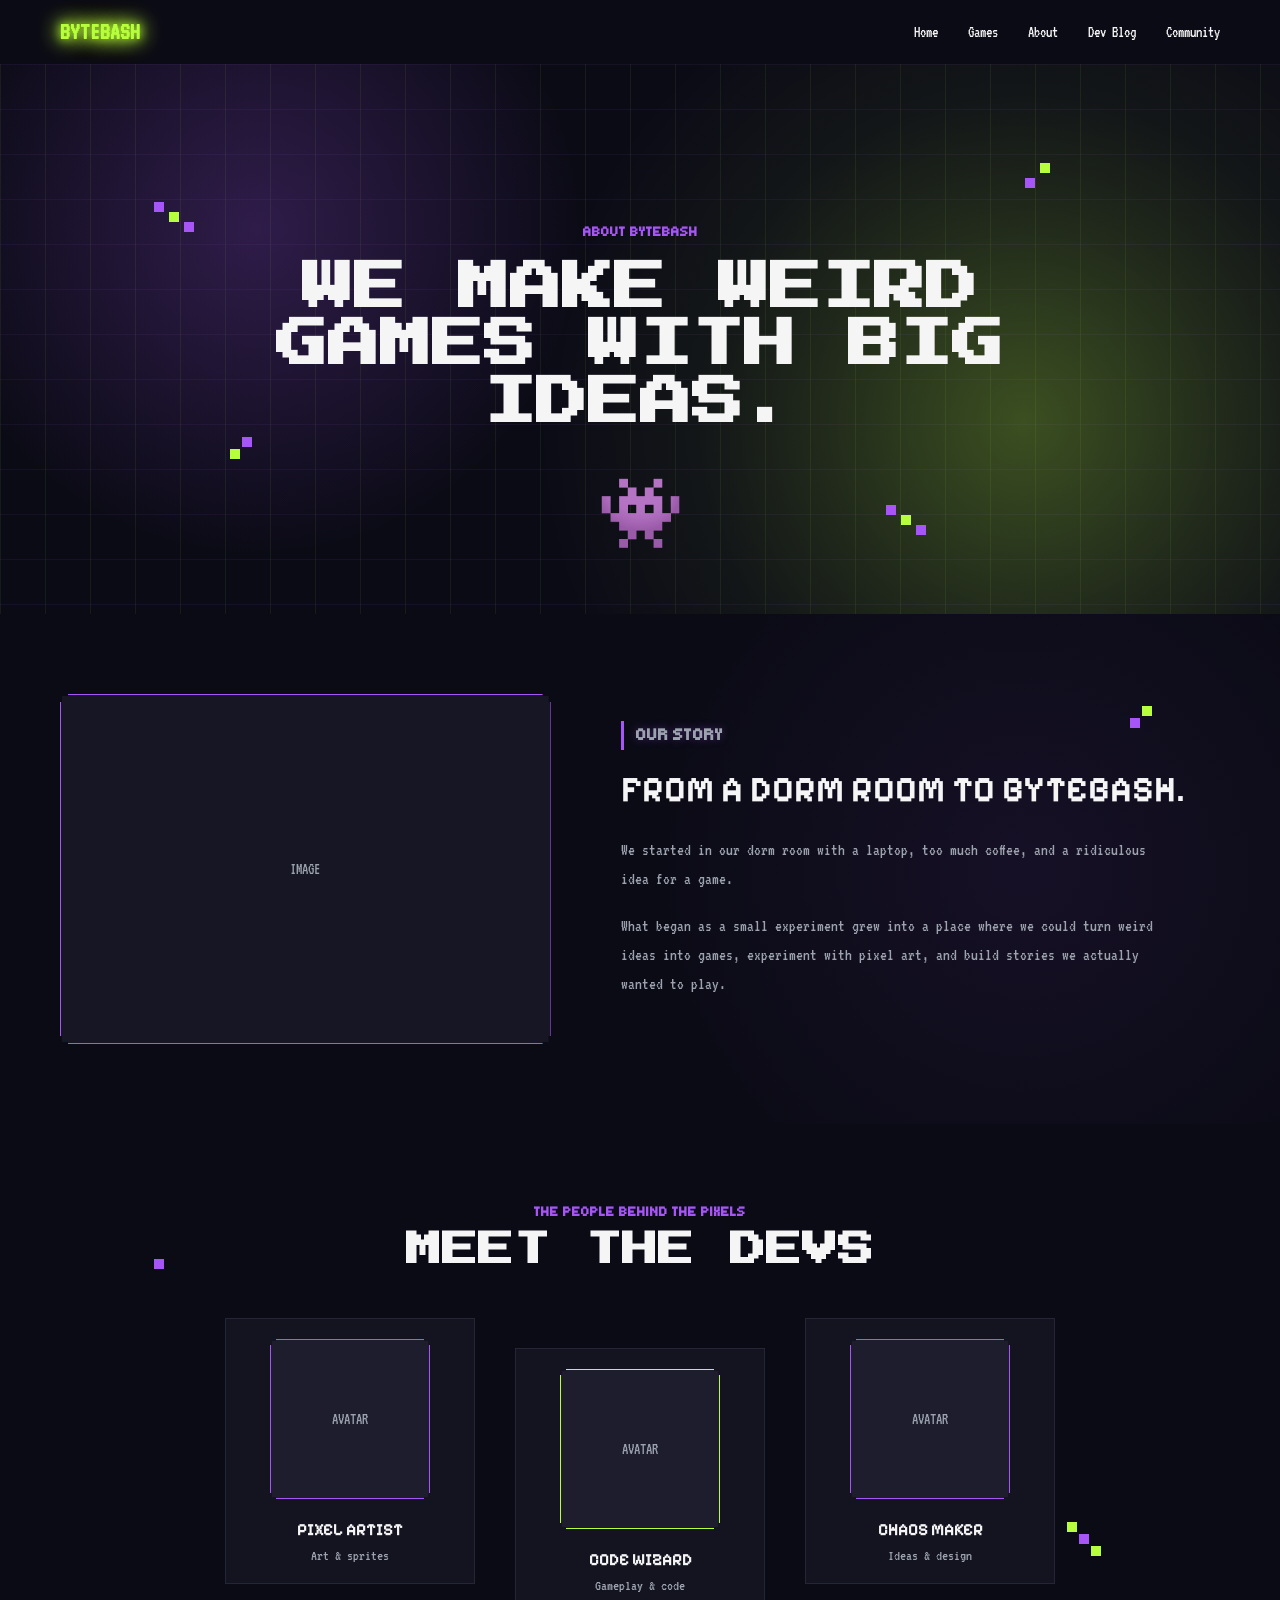
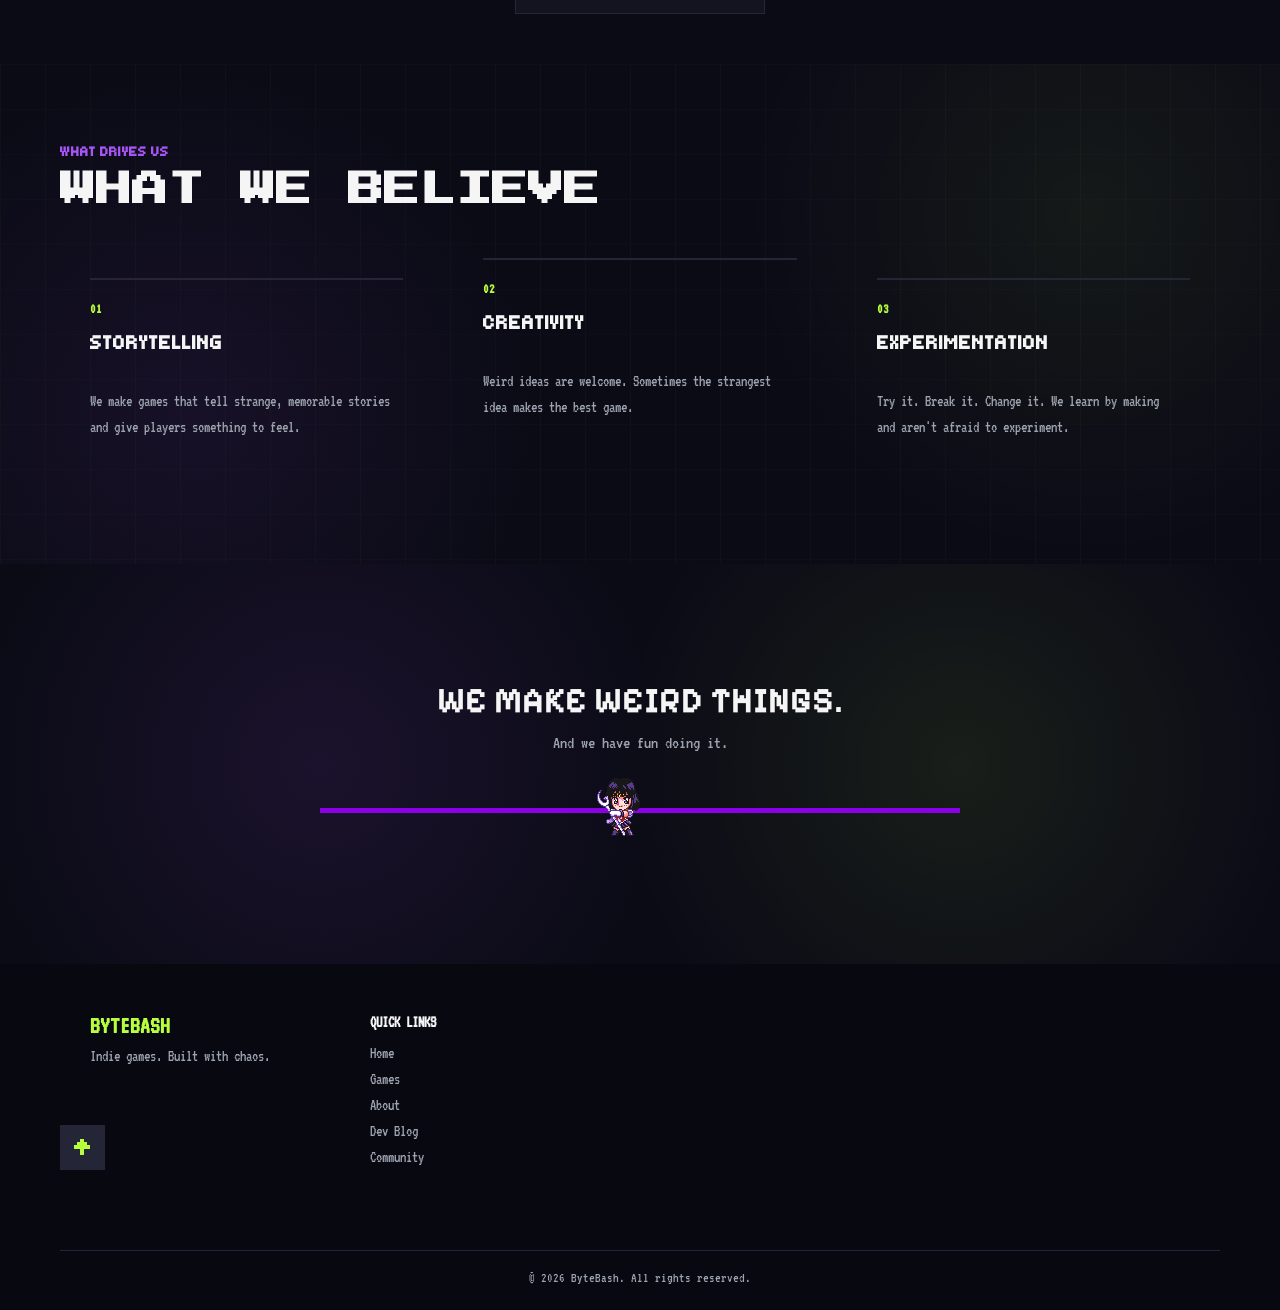
==== pages/about.html @ c00eef3a "Create ByteBash project" ====
<!DOCTYPE html>
<html lang="en">

<head>
    <meta charset="UTF-8">
    <meta name="viewport" content="width=device-width, initial-scale=1.0">

    <title>About | ByteBash</title>

    <link rel="stylesheet" href="/styles/about.css">
</head>

<body>

    <header>
        <nav>
            <a href="home.html" class="logo">BYTEBASH</a>

            <ul class="nav-links">
                <li><a href="home.html">Home</a></li>
                <li><a href="games.html">Games</a></li>
                <li><a href="about.html">About</a></li>
                <li><a href="devblog.html">Dev Blog</a></li>
                <li><a href="community.html">Community</a></li>
            </ul>
        </nav>
    </header>

    <main>

        <section class="about-hero">

            <span class="about-pixel about-pixel-1"></span>
            <span class="about-pixel about-pixel-2"></span>
            <span class="about-pixel about-pixel-3"></span>
            <span class="about-pixel about-pixel-4"></span>

            <p class="about-label">ABOUT BYTEBASH</p>

            <h1>WE MAKE WEIRD GAMES WITH BIG IDEAS.</h1>

            <div class="about-character">
                👾
            </div>

        </section>
        <section class="our-story">

          <div class="story-image">
              IMAGE
          </div>

            <div class="story-content">

             <span class="story-pixel story-pixel-1"></span>

              <p class="story-label">OUR STORY</p>

              <h2>FROM A DORM ROOM TO BYTEBASH.</h2>

              <p>
                  We started in our dorm room with a laptop, too much coffee,
                  and a ridiculous idea for a game.
              </p>

              <p>
                  What began as a small experiment grew into a place where
                 we could turn weird ideas into games, experiment with
                 pixel art, and build stories we actually wanted to play.
             </p>

            </div>

        </section>

        <section class="devs">

            <span class="dev-pixel dev-pixel-1"></span>
            <span class="dev-pixel dev-pixel-2"></span>

           <p class="devs-label">THE PEOPLE BEHIND THE PIXELS</p>

           <h2>MEET THE DEVS</h2>

           <div class="devs-grid">

               <article class="dev-card">
                   <div class="dev-avatar">
                       AVATAR
                   </div>

                   <h3>PIXEL ARTIST</h3>
                   <p>Art & sprites</p>
               </article>

               <article class="dev-card">
                   <div class="dev-avatar">
                       AVATAR
                   </div>

                 <h3>CODE WIZARD</h3>
                  <p>Gameplay & code</p>
                </article>

               <article class="dev-card">
                   <div class="dev-avatar">
                       AVATAR
                   </div>

                   <h3>CHAOS MAKER</h3>
                   <p>Ideas & design</p>
               </article>

           </div>

       </section>

       <section class="values">

          <p class="values-label">WHAT DRIVES US</p>

          <h2>WHAT WE BELIEVE</h2>

          <div class="values-grid">

              <article class="value">
                  <span class="value-number">01</span>
                  <h3>STORYTELLING</h3>
                  <p>
                      We make games that tell strange, memorable stories
                      and give players something to feel.
                  </p>
              </article>

               <article class="value">
                   <span class="value-number">02</span>
                   <h3>CREATIVITY</h3>
                   <p>
                       Weird ideas are welcome. Sometimes the strangest
                       idea makes the best game.
                   </p>
               </article>

               <article class="value">
                   <span class="value-number">03</span>
                   <h3>EXPERIMENTATION</h3>
                   <p>
                       Try it. Break it. Change it. We learn by making
                      and aren't afraid to experiment.
                    </p>
               </article>

            </div>

        </section>

        <section class="bytebash-vibe">

          <h2>WE MAKE WEIRD THINGS.</h2>

          <p>And we have fun doing it.</p>

          <div class="vibe-character">
             <img src="/public/images/dbb.gif" alt="ByteBash pixel character">

          </div>

        </section>

    </main>

   <footer>

    <div class="footer-content">

        <div class="footer-brand">
            <h3>BYTEBASH</h3>
            <p>Indie games. Built with chaos.</p>
        </div>

        <div class="footer-links">
            <h4>QUICK LINKS</h4>
            <a href="home.html">Home</a>
            <a href="games.html">Games</a>
            <a href="about.html">About</a>
            <a href="devblog.html">Dev Blog</a>
            <a href="community.html">Community</a>
        </div>

    </div>

    <a href="#top" class="back-to-top" aria-label="Back to top">
        ↑
    </a>

    <div class="footer-bottom">
        <p>© 2026 ByteBash. All rights reserved.</p>
    </div>

</footer>
</body>

</html>
---- styles/about.css ----
@import url('https://fonts.googleapis.com/css2?family=Pixelify+Sans:wght@400;500;600;700&family=Press+Start+2P&family=Silkscreen:wght@400;700&family=Tiny5&family=VT323&display=swap');
*{
    margin: 0;
    padding: 0;
    box-sizing: border-box;
}
body {
    background-color: #0B0B16;
    color: #F5F5F5;
    font-family: 'VT323', monospace;
}

header {
    background-color: #0B0B16;
    padding: 20px 60px;
}

nav {
    display: flex;
    justify-content: space-between;
    align-items: center;
}

.logo {
    color: #B7FF3C;
    text-decoration: none;
    font-size: 24px;
    font-weight: bold;
    text-shadow: 0 0 10px #B7FF3C,
                 0 0 20px #B7FF3C, 
                 0 0 25px #B7FF3C;
}

.nav-links {
    display: flex;
    gap: 30px;
    list-style: none;
}

.nav-links a {
    color: #F5F5F5;
    text-decoration: none;
    font-size: 16px;
}

.nav-links a:hover {
    color: #A855F7;
    text-shadow: 0 0 10px #A855F7, 0 0 20px #A855F7, 0 0 30px #A855F7;
}
.about-hero {
    min-height: 550px;
    padding: 80px 60px;

    position: relative;
    overflow: hidden;

    display: flex;
    flex-direction: column;
    justify-content: center;
    align-items: center;

    text-align: center;

    background:
        radial-gradient(
            circle at 20% 30%,
            rgba(168, 85, 247, 0.12),
            transparent 30%
        ),
        radial-gradient(
            circle at 80% 65%,
            rgba(183, 255, 60, 0.18),
            rgba(183, 255, 60, 0.08) 20%,
            transparent 45%
        ),
        linear-gradient(
            rgba(168, 85, 247, 0.035) 1px,
            transparent 1px
        ),
        linear-gradient(
            90deg,
            rgba(183, 255, 60, 0.035) 1px,
            transparent 1px
        ),
        #0B0B16;

    background-size:
        auto,
        auto,
        45px 45px,
        45px 45px,
        auto;
}
.about-hero::before {
    content: "";
    position: absolute;
    inset: 0;

    background:
        radial-gradient(
            circle at 20% 30%,
            rgba(168, 85, 247, 0.12),
            transparent 30%
        ),
       radial-gradient(
    circle at 80% 65%,
    rgba(183, 255, 60, 0.12),
    transparent 30%
);
    pointer-events: none;
}

.about-pixel {
    position: absolute;
    width: 10px;
    height: 10px;
    z-index: 1;
}

.about-pixel-1 {
    background: #A855F7;
    top: 25%;
    left: 12%;
    box-shadow:
        15px 10px #B7FF3C,
        30px 20px #A855F7;
}

.about-pixel-2 {
    background: #B7FF3C;
    top: 70%;
    left: 18%;
    box-shadow:
        12px -12px #A855F7;
}

.about-pixel-3 {
    background: #B7FF3C;
    top: 18%;
    right: 18%;
    box-shadow:
        -15px 15px #A855F7;
}

.about-pixel-4 {
    background: #A855F7;
    bottom: 18%;
    right: 30%;
    box-shadow:
        15px 10px #B7FF3C,
        30px 20px #A855F7;
}

.about-hero::after {
    content: "";
    position: absolute;
    inset: 0;

    background-image:
        linear-gradient(
            rgba(168, 85, 247, 0.035) 1px,
            transparent 1px
        ),
        linear-gradient(
            90deg,
            rgba(183, 255, 60, 0.035) 1px,
            transparent 1px
        );

    background-size: 45px 45px;

    pointer-events: none;
}
.about-label,
.about-hero h1,
.about-character {
    position: relative;
    z-index: 2;
    transform: translateY(50px);
}
.about-label {
    color: #A855F7;
    font-size: 14px;
    font-weight: bold;
    margin-bottom: 20px;
}

.about-hero h1 {
    color: #F5F5F5;
    font-size: 52px;
    line-height: 1.1;
    max-width: 750px;
    margin-bottom: 40px;
   font-family: 'Press Start 2P', sans-serif;
}

.about-label,
.story-label,
.devs-label,
.values-label {
    font-family: 'Tiny5', sans-serif;
}
.about-character {
    font-size: 70px;
}

.our-story {
    min-height: 500px;
    padding: 80px 60px;

    display: flex;
    align-items: center;
    gap: 70px;

    background:
        radial-gradient(
            circle at 80% 50%,
            rgba(168, 85, 247, 0.07),
            transparent 35%
        ),
        #0B0B16;

    position: relative;
    overflow: hidden;    
}

.story-pixel {
    position: absolute;
    width: 10px;
    height: 10px;
    z-index: 0;
}

.story-pixel-1 {
    background: #B7FF3C;
    top: 18%;
    right: 10%;

    box-shadow:
        -12px 12px #A855F7;
}

.story-image {
    width: 45%;
    height: 350px;

    background-color: rgba(37, 37, 56, 0.45);
    border: 1px solid #252538;

    display: flex;
    align-items: center;
    justify-content: center;

    color: #9CA3AF;
    border-color: #A855F7;

    box-shadow:
        0 0 20px rgba(168, 85, 247, 0.06);

    clip-path: polygon(
        8px 0,
        calc(100% - 8px) 0,
        calc(100% - 8px) 2px,
        calc(100% - 2px) 2px,
        calc(100% - 2px) 8px,
        100% 8px,
        100% calc(100% - 8px),
        calc(100% - 2px) calc(100% - 8px),
        calc(100% - 2px) calc(100% - 2px),
        calc(100% - 8px) calc(100% - 2px),
        calc(100% - 8px) 100%,
        8px 100%,
        8px calc(100% - 2px),
        2px calc(100% - 2px),
        2px calc(100% - 8px),
        0 calc(100% - 8px),
        0 8px,
        2px 8px,
        2px 2px,
        8px 2px
    );

    transition: 0.25s;
}

.story-content {
    width: 55%;
}

.story-label {
    color: #A855F7;
    font-size: 14px;
    font-weight: bold;
    margin-bottom: 15px;

    display: inline-block;
    padding-left: 12px;
    border-left: 3px solid #A855F7;

    text-shadow:
        0 0 8px rgba(168, 85, 247, 0.35);
}

.story-content h2 {
    color: #F5F5F5;
    font-size: 36px;
    line-height: 1.2;
    margin-bottom: 25px;
    font-family: 'Pixelify Sans', sans-serif;
}

.story-content p {
    color: #9CA3AF;
    font-size: 17px;
    line-height: 1.7;
    max-width: 550px;
    margin-bottom: 18px;
}

.devs {
    min-height: 500px;
    padding: 80px 60px;
    text-align: center;

    position: relative;
    overflow: hidden;
}

.devs-label {
    color: #A855F7;
    font-size: 14px;
    font-weight: bold;
    margin-bottom: 12px;
}

.devs h2 {
    color: #F5F5F5;
    font-size: 36px;
    margin-bottom: 50px;
    font-family: 'Press Start 2P', sans-serif;
}

.devs-grid {
    display: flex;
    justify-content: center;
    gap: 40px;
    max-width: 1000px;
    margin: 0 auto;
}

.dev-pixel {
    position: absolute;
    width: 10px;
    height: 10px;
    z-index: 0;
}

.dev-pixel-1 {
    background: #A855F7;
    top: 25%;
    left: 12%;

    box-shadow:
        15px  #B7FF3C,
        30px 20px #A855F7;
}

.dev-pixel-2 {
    background: #B7FF3C;
    bottom: 20%;
    right: 14%;

    box-shadow:
        -12px -12px #A855F7,
        -24px -24px #B7FF3C;
}

.dev-card {
    flex: 1;
    max-width: 250px;

    padding: 20px;

    background-color: rgba(37, 37, 56, 0.35);
    border: 1px solid #252538;

    transition: 0.25s;
}

.dev-card:hover {
    border-color: #A855F7;

    box-shadow:
        0 0 10px rgba(168, 85, 247, 0.18),
        0 0 25px rgba(168, 85, 247, 0.06);

    transform: translateY(-5px);
}

.dev-avatar {
    width: 160px;
    height: 160px;
    margin: 0 auto 20px;

    background-color: rgba(37, 37, 56, 0.55);
    border: 1px solid #252538;

    display: flex;
    align-items: center;
    justify-content: center;

    color: #9CA3AF;

    clip-path: polygon(
        6px 0,
        calc(100% - 6px) 0,
        calc(100% - 6px) 2px,
        calc(100% - 2px) 2px,
        calc(100% - 2px) 6px,
        100% 6px,
        100% calc(100% - 6px),
        calc(100% - 2px) calc(100% - 6px),
        calc(100% - 2px) calc(100% - 2px),
        calc(100% - 6px) calc(100% - 2px),
        calc(100% - 6px) 100%,
        6px 100%,
        6px calc(100% - 2px),
        2px calc(100% - 2px),
        2px calc(100% - 6px),
        0 calc(100% - 6px),
        0 6px,
        2px 6px,
        2px 2px,
        6px 2px
    );

    transition: 0.25s;
}

.dev-card:nth-child(1) .dev-avatar {
    border-color: #A855F7;
    box-shadow: 0 0 12px rgba(168, 85, 247, 0.12);
}

.dev-card:nth-child(2) .dev-avatar {
    border-color: #B7FF3C;
    box-shadow: 0 0 12px rgba(183, 255, 60, 0.10);
}

.dev-card:nth-child(3) .dev-avatar {
    border-color: #A855F7;
    box-shadow: 0 0 12px rgba(168, 85, 247, 0.12);
}

.dev-card h3 {
    color: #F5F5F5;
    font-size: 17px;
    margin-bottom: 8px;
    font-family: 'Pixelify Sans', sans-serif;
}

.dev-card p {
    color: #9CA3AF;
    font-size: 15px;
    
}

.dev-card:nth-child(2) {
    transform: translateY(30px);
}

.dev-card:nth-child(2):hover {
    transform: translateY(25px);
}

.values {
    min-height: 500px;
    padding: 80px 60px;
    position: relative;
    overflow: hidden;

    background:
        radial-gradient(
            circle at 15% 70%,
            rgba(168, 85, 247, 0.08),
            transparent 30%
        ),
        radial-gradient(
            circle at 85% 30%,
            rgba(183, 255, 60, 0.06),
            transparent 30%
        ),
        linear-gradient(
            rgba(168, 85, 247, 0.025) 1px,
            transparent 1px
        ),
        linear-gradient(
            90deg,
            rgba(183, 255, 60, 0.025) 1px,
            transparent 1px
        ),
        #0B0B16;

    background-size:
        auto,
        auto,
        45px 45px,
        45px 45px,
        auto;
}

.values-label {
    color: #A855F7;
    font-size: 14px;
    font-weight: bold;
    margin-bottom: 12px;
}

.values h2 {
    color: #F5F5F5;
    font-size: 36px;
    margin-bottom: 50px;
    font-family: 'Press Start 2P', sans-serif;
}

.values-grid {
    display: flex;
    gap: 80px;
    max-width: 1100px;
    margin: 0 auto;
}
.values-grid :nth-child(1),
.values-grid :nth-child(3){
    transform: translateY(20px);
}
.value {
    flex: 1;
    border-top: 2px solid #252538;
    padding-top: 20px;
}

.value-number {
    color: #B7FF3C;
    font-size: 14px;
    font-weight: bold;
}

.value h3 {
    color: #F5F5F5;
    font-size: 20px;
    margin: 15px 0;
    font-family: 'Tiny5', sans-serif;
}

.value p {
    color: #9CA3AF;
    font-size: 16px;
    line-height: 1.6;
    max-width: 300px;
}

.bytebash-vibe {
    min-height: 400px;
    padding: 70px 60px;

    display: flex;
    flex-direction: column;
    justify-content: center;
    align-items: center;

    text-align: center;

    position: relative;
    overflow: hidden;

    background:
        radial-gradient(
            circle at 25% 50%,
            rgba(168, 85, 247, 0.10),
            transparent 35%
        ),
        radial-gradient(
            circle at 75% 50%,
            rgba(183, 255, 60, 0.08),
            transparent 35%
        ),
        #0B0B16;
}

.bytebash-vibe h2 {
    color: #F5F5F5;
    font-size: 36px;
    margin-bottom: 12px;
    font-family: 'Pixelify Sans', sans-serif;
}

.bytebash-vibe p {
    color: #9CA3AF;
    font-size: 18px;
}

.vibe-character {
    font-size: 60px;
    margin-top: 25px;
}

footer {
    background-color: #080811;
    padding: 50px 60px 25px;
}

.footer-content {
    display: flex;
    align-items: flex-start;
    gap: 100px;
    max-width: 1100px;
    margin: 0 auto;
}

.footer-brand h3 {
    color: #B7FF3C;
    font-size: 24px;
    margin-bottom: 10px;
}

.footer-brand p {
    color: #9CA3AF;
}

.footer-links {
    display: flex;
    flex-direction: column;
    gap: 10px;
}

.footer-links h4 {
    color: #F5F5F5;
    margin-bottom: 5px;
}

.footer-links a {
    color: #9CA3AF;
    text-decoration: none;
}

.footer-links a:hover {
     color: #A855F7;
    text-shadow: 0 0 10px #A855F7, 0 0 20px #A855F7, 0 0 30px #A855F7;
}

.footer-bottom {
    border-top: 1px solid #252538;
    margin-top: 40px;
    padding-top: 20px;
    text-align: center;
}

.footer-bottom p {
    color: #9CA3AF;
    font-size: 14px;
}

.back-to-top {
    display: flex;
    align-items: center;
    justify-content: center;

    width: 45px;
    height: 45px;
    font-family: 'Tiny5', sans-serif;

    background-color: #252538;
    color: #B7FF3C;

    text-decoration: none;
    font-size: 24px;
    font-weight: bold;
  transform: translateY(-40px);
    transition: 0.2s;
}

.back-to-top:hover {
    background-color: #B7FF3C;
    color: #A855F7;
    box-shadow: 0 0 10px #B7FF3C, 0 0 20px #A855F7, 0 0 30px #A855F7;
}
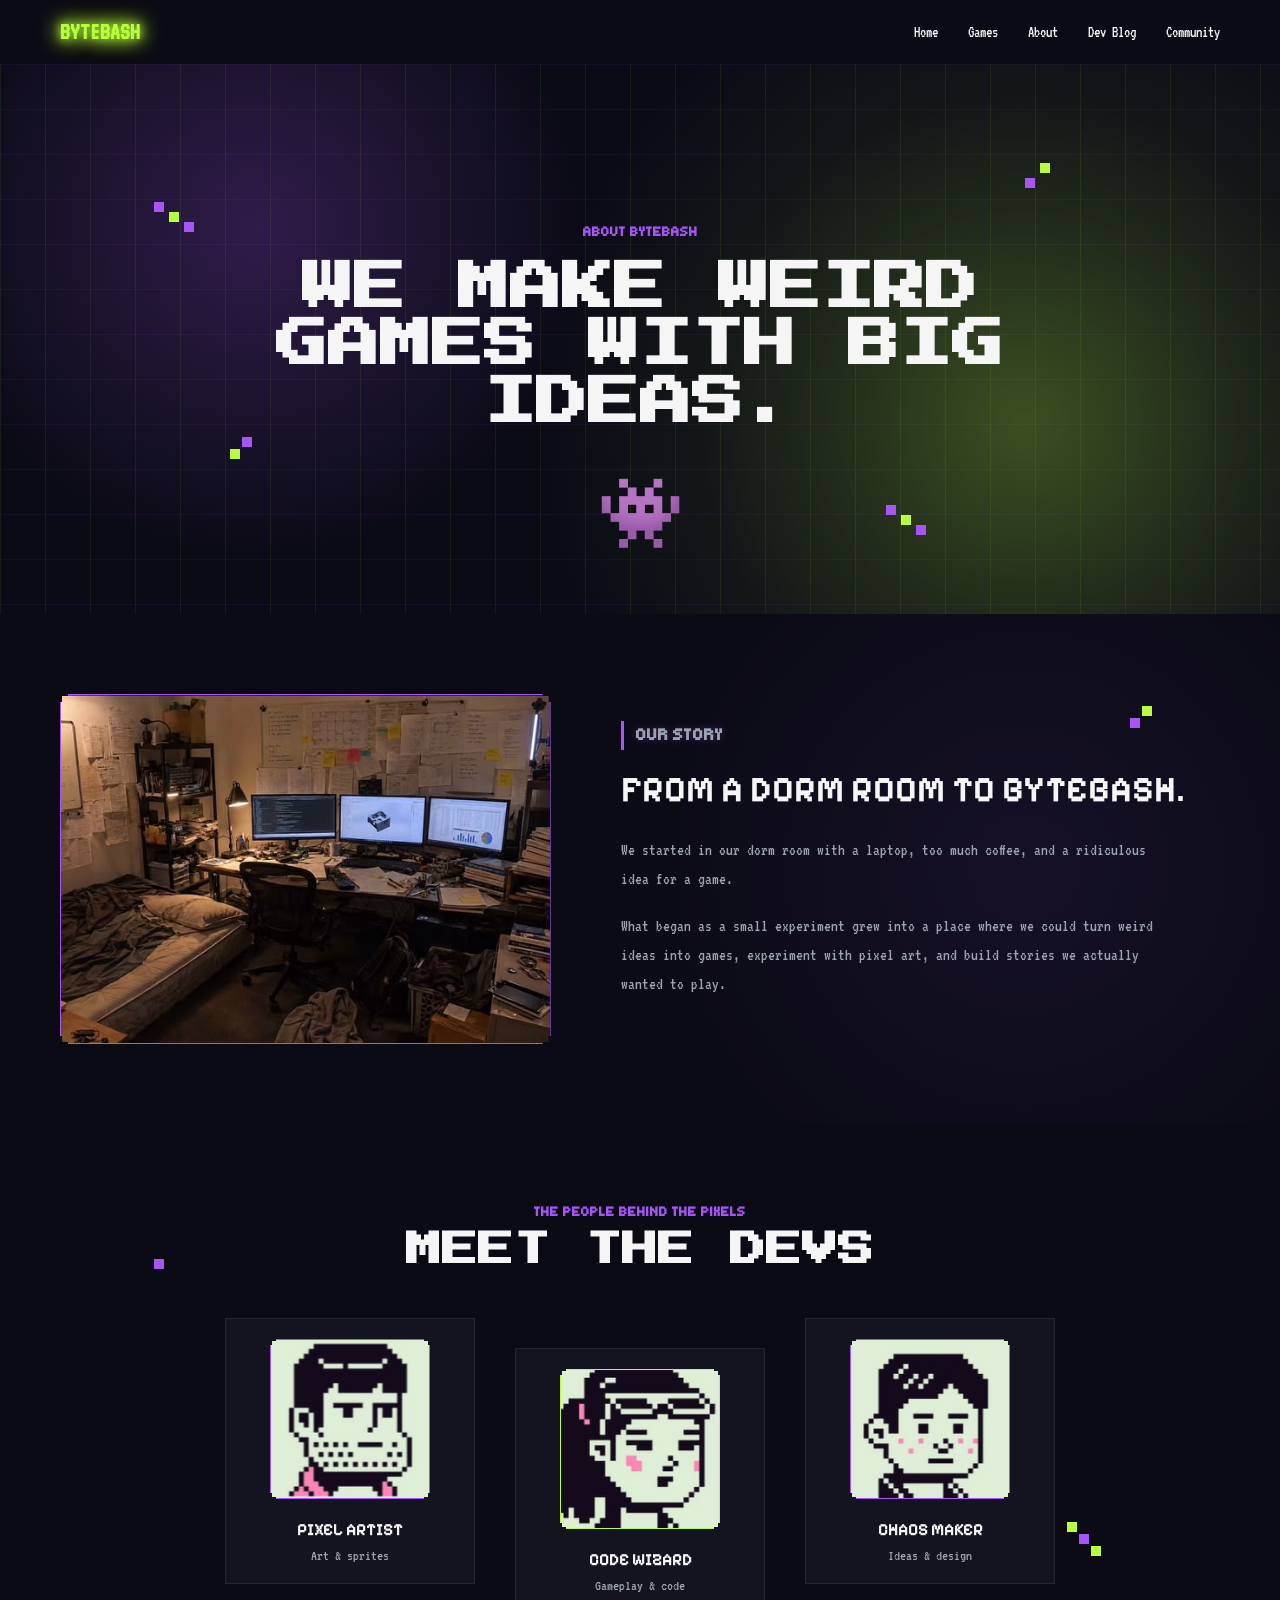
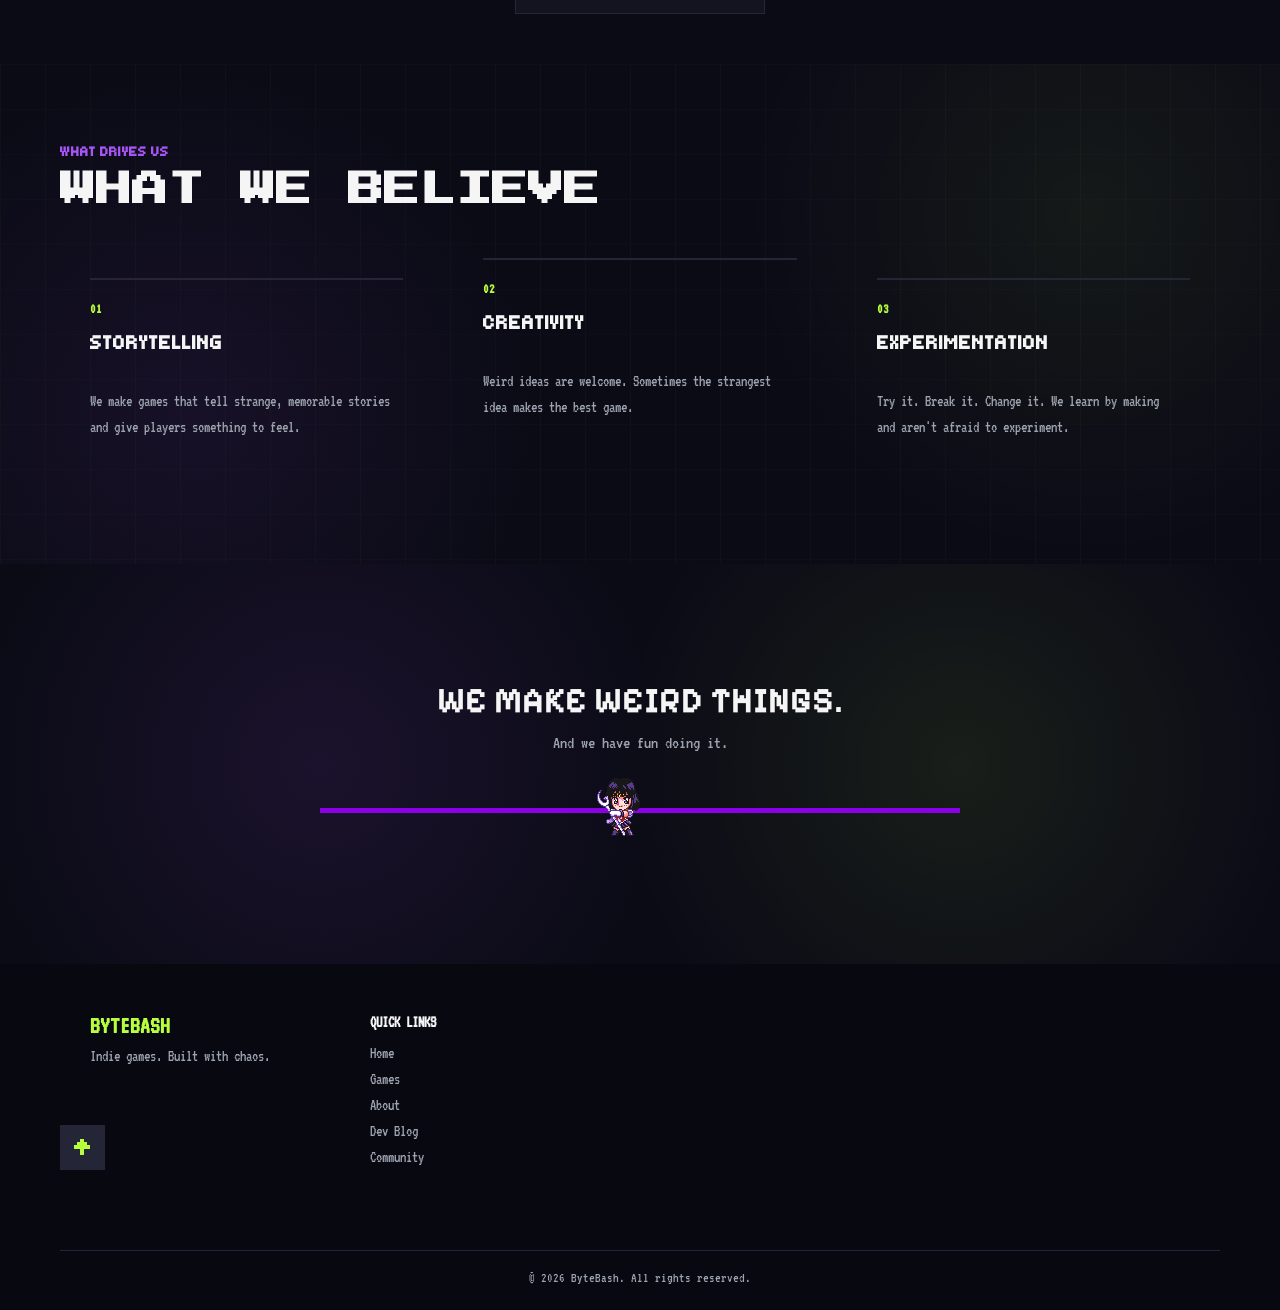
==== commit c50764b6: "added img" ====
--- a/pages/about.html
+++ b/pages/about.html
@@ -47,7 +47,7 @@
         <section class="our-story">
 
           <div class="story-image">
-              IMAGE
+             <img src="/public/images/download (37).jfif" alt="ByteBash team working on their first game">
           </div>
 
             <div class="story-content">
@@ -86,26 +86,26 @@
 
                <article class="dev-card">
                    <div class="dev-avatar">
-                       AVATAR
-                   </div>
+                      <img src="/public/images/Screenshot (106)2.png" alt="Pixel Artist">
+                  </div>
 
                    <h3>PIXEL ARTIST</h3>
                    <p>Art & sprites</p>
                </article>
 
                <article class="dev-card">
-                   <div class="dev-avatar">
-                       AVATAR
-                   </div>
+                  <div class="dev-avatar">
+                      <img src="/public/images/Screenshot (106).png" alt="Code Wizard">
+                  </div>
 
                  <h3>CODE WIZARD</h3>
                   <p>Gameplay & code</p>
                 </article>
 
                <article class="dev-card">
-                   <div class="dev-avatar">
-                       AVATAR
-                   </div>
+                  <div class="dev-avatar">
+                     <img src="/public/images/Screenshot (106)3.png" alt="Chaos Maker">
+                 </div>
 
                    <h3>CHAOS MAKER</h3>
                    <p>Ideas & design</p>
--- a/styles/about.css
+++ b/styles/about.css
@@ -250,6 +250,7 @@
     display: flex;
     align-items: center;
     justify-content: center;
+    overflow: hidden;
 
     color: #9CA3AF;
     border-color: #A855F7;
@@ -283,6 +284,16 @@
     transition: 0.25s;
 }
 
+.story-image img {
+    width: 100%;
+    height: 100%;
+
+    object-fit: cover;
+    object-position: center;
+
+    display: block;
+}
+
 .story-content {
     width: 55%;
 }
@@ -408,6 +419,7 @@
     display: flex;
     align-items: center;
     justify-content: center;
+    overflow: hidden;
 
     color: #9CA3AF;
 
@@ -437,6 +449,16 @@
     transition: 0.25s;
 }
 
+.dev-avatar img {
+    width: 100%;
+    height: 100%;
+
+    object-fit: cover;
+    object-position: center;
+
+    display: block;
+}
+
 .dev-card:nth-child(1) .dev-avatar {
     border-color: #A855F7;
     box-shadow: 0 0 12px rgba(168, 85, 247, 0.12);
